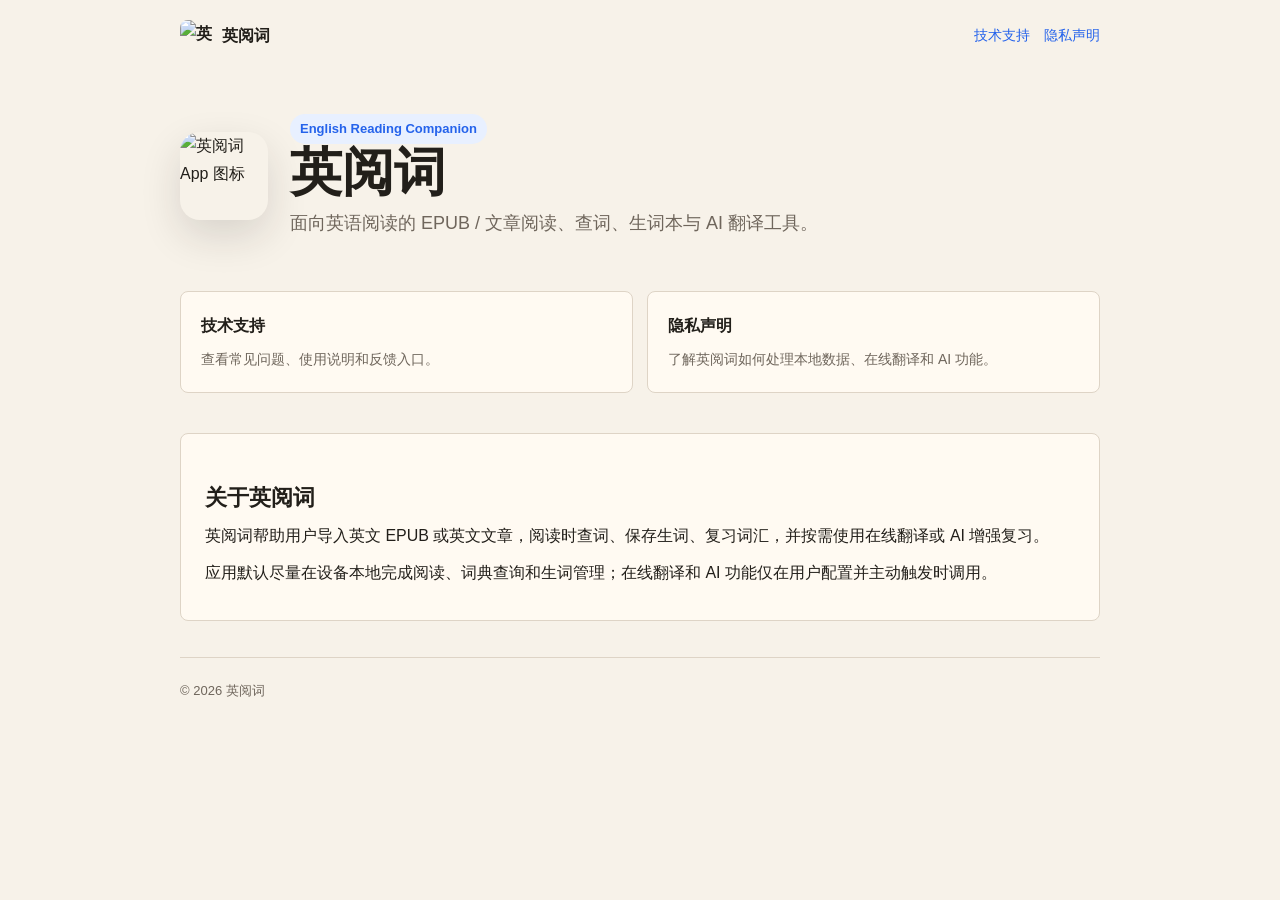
==== index.html @ 978afe76 "Add files via upload" ====
<!doctype html>
<html lang="zh-CN">
<head>
  <meta charset="utf-8">
  <meta name="viewport" content="width=device-width, initial-scale=1">
  <title>英阅词 - 技术支持与隐私声明</title>
  <meta name="description" content="英阅词 App 的技术支持网站与隐私声明。">
  <link rel="stylesheet" href="styles.css">
</head>
<body>
  <header class="shell nav">
    <a class="brand" href="./">
      <img src="assets/app-icon.png" alt="英阅词图标">
      <span>英阅词</span>
    </a>
    <nav class="nav-links" aria-label="主导航">
      <a href="support.html">技术支持</a>
      <a href="privacy.html">隐私声明</a>
    </nav>
  </header>

  <main class="shell">
    <section class="hero">
      <img src="assets/app-icon.png" alt="英阅词 App 图标">
      <div>
        <span class="badge">English Reading Companion</span>
        <h1>英阅词</h1>
        <p class="lead">面向英语阅读的 EPUB / 文章阅读、查词、生词本与 AI 翻译工具。</p>
      </div>
    </section>

    <section class="grid" aria-label="站点入口">
      <a class="action" href="support.html">
        <strong>技术支持</strong>
        <span>查看常见问题、使用说明和反馈入口。</span>
      </a>
      <a class="action" href="privacy.html">
        <strong>隐私声明</strong>
        <span>了解英阅词如何处理本地数据、在线翻译和 AI 功能。</span>
      </a>
    </section>

    <section class="panel">
      <h2>关于英阅词</h2>
      <p>英阅词帮助用户导入英文 EPUB 或英文文章，阅读时查词、保存生词、复习词汇，并按需使用在线翻译或 AI 增强复习。</p>
      <p>应用默认尽量在设备本地完成阅读、词典查询和生词管理；在线翻译和 AI 功能仅在用户配置并主动触发时调用。</p>
    </section>
  </main>

  <footer class="shell footer">
    <span>© 2026 英阅词</span>
  </footer>
</body>
</html>
---- styles.css ----
:root {
  color-scheme: light;
  --bg: #f7f2e9;
  --panel: #fffaf2;
  --ink: #221f1a;
  --muted: #6f665c;
  --line: #ded4c6;
  --accent: #2563eb;
  --accent-soft: #e8f0ff;
}

* {
  box-sizing: border-box;
}

body {
  margin: 0;
  background: var(--bg);
  color: var(--ink);
  font-family: -apple-system, BlinkMacSystemFont, "Segoe UI", sans-serif;
  line-height: 1.7;
}

a {
  color: var(--accent);
  text-decoration: none;
}

a:hover {
  text-decoration: underline;
}

.shell {
  width: min(920px, calc(100% - 32px));
  margin: 0 auto;
}

.nav {
  display: flex;
  align-items: center;
  justify-content: space-between;
  gap: 16px;
  padding: 20px 0;
}

.brand {
  display: inline-flex;
  align-items: center;
  gap: 10px;
  color: var(--ink);
  font-weight: 700;
}

.brand img {
  width: 32px;
  height: 32px;
  border-radius: 8px;
}

.nav-links {
  display: flex;
  align-items: center;
  gap: 14px;
  font-size: 14px;
}

.hero {
  display: grid;
  grid-template-columns: 88px 1fr;
  gap: 22px;
  align-items: center;
  padding: 42px 0 32px;
}

.hero img {
  width: 88px;
  height: 88px;
  border-radius: 20px;
  box-shadow: 0 16px 40px rgb(34 31 26 / 14%);
}

h1 {
  margin: 0 0 8px;
  font-size: clamp(32px, 5vw, 52px);
  line-height: 1.08;
}

.lead {
  margin: 0;
  color: var(--muted);
  font-size: 18px;
}

.panel {
  background: var(--panel);
  border: 1px solid var(--line);
  border-radius: 8px;
  padding: 24px;
  margin: 16px 0;
}

.grid {
  display: grid;
  grid-template-columns: repeat(2, minmax(0, 1fr));
  gap: 14px;
  margin: 20px 0 40px;
}

.action {
  display: block;
  background: var(--panel);
  border: 1px solid var(--line);
  border-radius: 8px;
  padding: 20px;
  color: var(--ink);
}

.action strong {
  display: block;
  margin-bottom: 6px;
}

.action span {
  color: var(--muted);
  font-size: 14px;
}

h2 {
  margin: 26px 0 10px;
  font-size: 22px;
  line-height: 1.25;
}

h3 {
  margin: 18px 0 8px;
  font-size: 17px;
}

p {
  margin: 10px 0;
}

ul {
  padding-left: 22px;
}

.meta {
  color: var(--muted);
  font-size: 14px;
}

.badge {
  display: inline-flex;
  align-items: center;
  border-radius: 999px;
  background: var(--accent-soft);
  color: var(--accent);
  padding: 4px 10px;
  font-size: 13px;
  font-weight: 600;
}

.footer {
  border-top: 1px solid var(--line);
  color: var(--muted);
  font-size: 13px;
  padding: 22px 0 34px;
  margin-top: 36px;
}

@media (max-width: 640px) {
  .nav {
    align-items: flex-start;
    flex-direction: column;
  }

  .hero {
    grid-template-columns: 1fr;
    padding-top: 24px;
  }

  .grid {
    grid-template-columns: 1fr;
  }
}
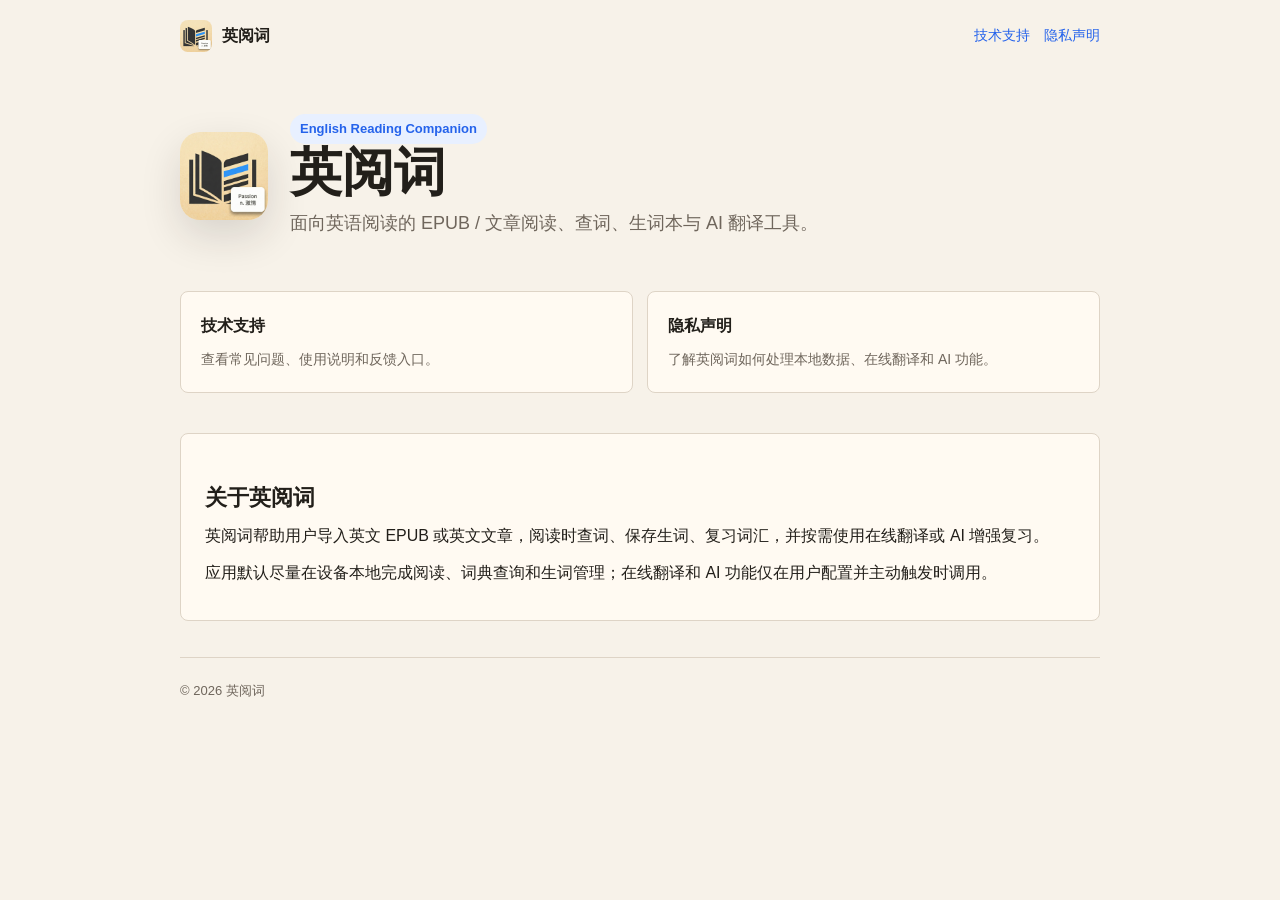
==== commit 5c951fa6: "Update index.html" ====
--- a/index.html
+++ b/index.html
@@ -10,7 +10,7 @@
 <body>
   <header class="shell nav">
     <a class="brand" href="./">
-      <img src="assets/app-icon.png" alt="英阅词图标">
+      <img src="app-icon.png" alt="英阅词图标">
       <span>英阅词</span>
     </a>
     <nav class="nav-links" aria-label="主导航">
@@ -21,7 +21,7 @@
 
   <main class="shell">
     <section class="hero">
-      <img src="assets/app-icon.png" alt="英阅词 App 图标">
+      <img src="app-icon.png" alt="英阅词 App 图标">
       <div>
         <span class="badge">English Reading Companion</span>
         <h1>英阅词</h1>
